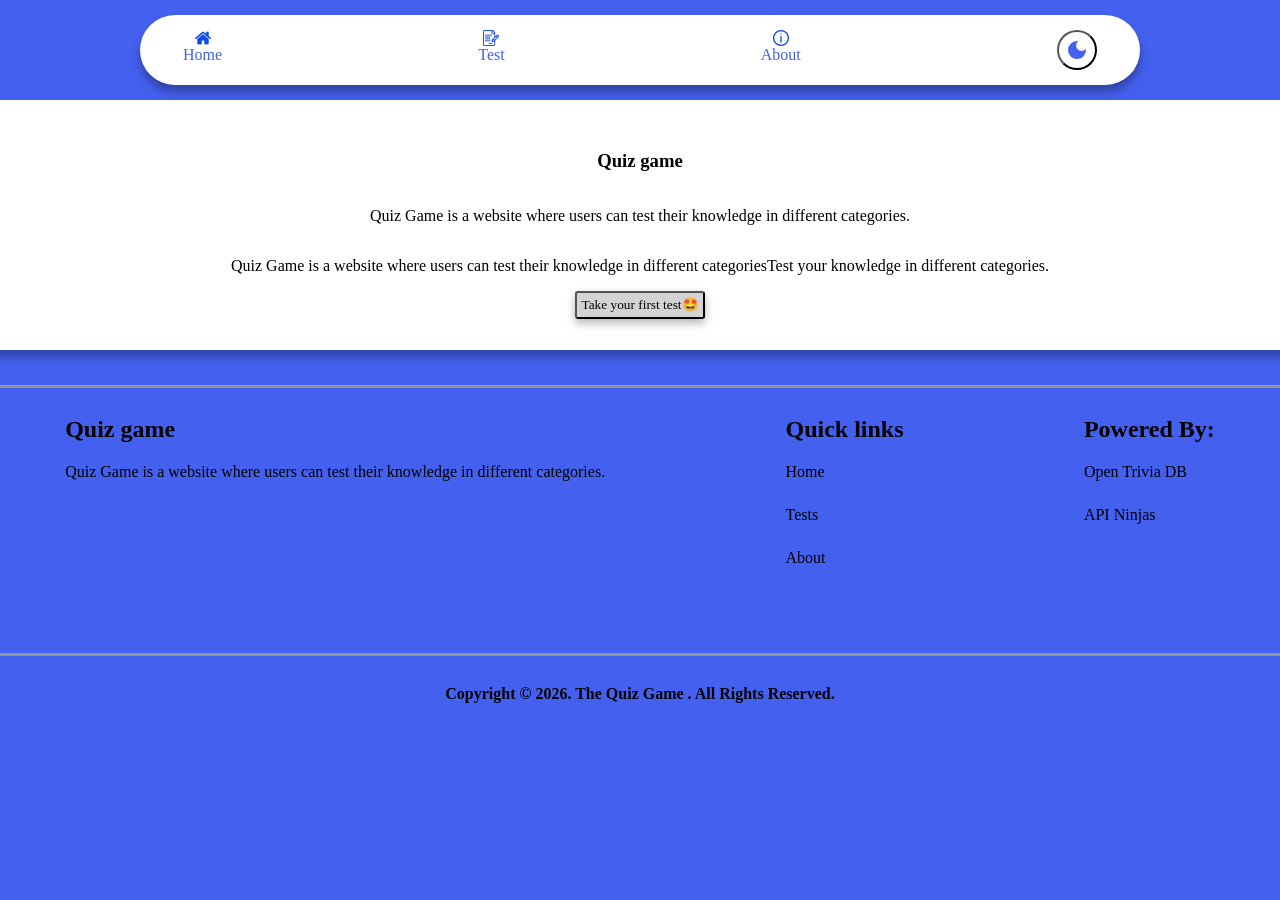
==== about.html @ 88bfa254 "hero section, footer , and navbar of about page were done" ====
<!DOCTYPE html>
<html lang="en">
<head>
    <meta charset="UTF-8">
    <meta name="viewport" content="width=device-width, initial-scale=1.0">
    <title>Quiz game</title>
    <link rel="stylesheet" href="css/about.css">
</head>
<body>
    <header>
        <!--Navbar -->
        <nav class="navbar">
            <div class="navbar1">
                <ul class="nav-links">
                    <li>
                        <a href="index.html"><img src="assets/home.png"></a>
                        <a href="index.html">Home</a>
                    </li>
                    <li>
                        <a href="index.html"><img src="assets/contract.png"></a>
                        <a href="test.html">Test</a>
                    </li>
                    <li>
                        <a href="index.html"><img src="assets/info.png"></a>
                        <a href="about.html">About</a>
                    </li>
                    <li>
                        <button id="theme-switch">
                            <svg xmlns="http://www.w3.org/2000/svg" height="24px" viewBox="0 -960 960 960" width="24px" fill="#e3e3e3"><path d="M480-120q-150 0-255-105T120-480q0-150 105-255t255-105q14 0 27.5 1t26.5 3q-41 29-65.5 75.5T444-660q0 90 63 153t153 63q55 0 101-24.5t75-65.5q2 13 3 26.5t1 27.5q0 150-105 255T480-120Z"/></svg>
                            <svg xmlns="http://www.w3.org/2000/svg" height="24px" viewBox="0 -960 960 960" width="24px" fill="#e3e3e3"><path d="M338.5-338.5Q280-397 280-480t58.5-141.5Q397-680 480-680t141.5 58.5Q680-563 680-480t-58.5 141.5Q563-280 480-280t-141.5-58.5ZM200-440H40v-80h160v80Zm720 0H760v-80h160v80ZM440-760v-160h80v160h-80Zm0 720v-160h80v160h-80ZM256-650l-101-97 57-59 96 100-52 56Zm492 496-97-101 53-55 101 97-57 59Zm-98-550 97-101 59 57-100 96-56-52ZM154-212l101-97 55 53-97 101-59-57Z"/></svg>
                        </button>
                    </li>
                </ul>
            </div>
        </nav>
        <!--End of Navbar -->


        <!--Hero section -->
        <section class="hero-section">
            <div class="hero-section-content">
                <h3>Quiz game</h3>
                <p>Quiz Game is a website where users can test their knowledge in different categories.</p>
                <p>Quiz Game is a website where users can test their knowledge in different categoriesTest your knowledge in different categories.</p>
                <a href="test.html"><button class="Take">Take your first test🤩</button></a>
            </div>
        </section>
        <!--end of Hero section -->


    <footer class="footer">
        <hr class="line2">
        <div class="footer-cont"> <!--htb2a fo2 b3d -->
            <!-- ----------------------------------------------------------------------------------- -->
            <div class="innercont">
            <!-- ----------------------------------------------------------------------------------- -->
                <div class="cont1">
                    <h2>Quiz game</h2>
                    <p>Quiz Game is a website where users can test their knowledge in different categories.</p>
                </div>
            <!-- ----------------------------------------------------------------------------------- -->
                <div class="cont2"> <!--htb2a fo2 b3d -->
                    <h2>Quick links</h2>
                    <ul class="links-footer">
                        <a href="index.html"><li>Home</li></a>
                        <a href="test.html"><li>Tests</li></a>
                        <a href="about.html"><li>About</li></a>
                    </ul>
                </div>
                <div class="cont2"> <!--htb2a fo2 b3d -->
                    <h2>Powered By:</h2>
                    <ul class="links-footer">
                        <a href="https://opentdb.com/"><li>Open Trivia DB</li></a>
                        <a href="https://api-ninjas.com/"><li>API Ninjas</li></a>
                    </ul>
                </div>
            </div>
            <div class="copyrights">
                <hr class="line2">
                <h4>Copyright © 2026. The Quiz Game . All Rights Reserved.</h4>
            </div>
        </div>
    </footer>
    <script src="js/main.js"></script>
</body>
</html>
---- css/about.css ----
@keyframes fadeIn {
    0% {
        opacity: 0;
    }
    100% {
        opacity: 1;
    }
}
:root{
    --background-light:#4460EF;
    --container-and-navbar-color-light:white;
    --text-color-light:black;
    --Take-color-light:lightgrey;
    --nav-bar-text:#4460EF;
}
.darkmode{
    --background-light:#303030;
    --container-and-navbar-color-light:rgb(126, 125, 125);
    --text-color-light:white;
    --Take-color-light:#9c9c9c;
    --nav-bar-text:#fffff;
}
#theme-switch{
    height:40px;
    width:40px;
    padding:0;
    border-radius:50%;
    background-color:var(--container-and-navbar-color-light);
    display:flex;
    justify-content:center;
    align-items:center; 
    margin:0;
}
#theme-switch svg{
    fill: var(--background-light)
}
#theme-switch svg:last-child{
    display:none;
}
.darkmode #theme-switch svg:first-child{
    display:none;
}
.darkmode #theme-switch svg:last-child{
    display:block;
}
body{
    margin:0;
    background-color:var(--background-light);
}
html{
    margin:0;
    padding:0;
}
.navbar1{
    border-radius:100px;
    background-color:var(--container-and-navbar-color-light);
    width:1000px;
    animation: fadeIn 1s ease-in-out;
    box-shadow: 0px 7px 10px rgba(0, 0, 0, 0.3);
}
.navbar{
    height:100px;
    display:flex;
    align-items:center;
    justify-content:center;
}
.nav-links{
    list-style:none;
    display:flex;
    gap:200px;
    padding:15px;
    margin:0;
    justify-content:space-around;
    font-family:cursive;
    color:var(--text-color-light);
    
}
.nav-links a{
    text-decoration:none;
    color:var(--text-color-light);
    display:flex;
    flex-direction: column;
    align-items: center;
    gap: 5px;
    color:var(--nav-bar-text);
}
.footer{
    height:300px;
    width:100%;
    font-family:cursive;
    color:var(--text-color-light);
}
.line2{
    margin-top:35px;
    width:100%;
    border: none;
    border-top: 3px solid #949494;
    animation: fadeIn 1s ease-in-out;
}
.footer-cont{
    display:flex;
    flex-direction:column;
    height:100%;
    justify-content: space-between;
}
.innercont{
    display:flex;
    justify-content:space-around;
    gap:50px;
}
.cont2{
    align-items: flex-start;
}
.cont2 ul{
    display:flex;
    flex-direction:column;
    padding:0;
    gap:25px;
    list-style:none;
}
.cont2 ul a{
    text-decoration:none;
    color:var(--text-color-light);
}
.cont2 ul a:hover{
    color:#7192e7;
}
.copyrights{
    width:100%;
    height:50px;
    display:flex;
    flex-direction:column;
    align-items:center;
    justify-content:center;
    margin:0;
}
.hero-section{
    display:flex;
    flex-direction:column;
    width:100%;
    align-items:center;
    justify-content:center;
    font-family:cursive;
    animation: fadeIn 1s ease-in-out;
    color:var(--text-color-light);
}
.hero-section-content{
    display:flex;
    flex-direction:column;
    align-items:center;
    justify-content:center;
    background-color:var(--container-and-navbar-color-light);
    width:1350px;
    height:250px;
    border-radius:10px;
    box-shadow: 0px 7px 10px rgba(0, 0, 0, 0.3);
    transition: transform 0.3s ease, background-color 0.3s ease;
}
.hero-section-content:hover{
    transform: translateY(-3px);
}
.Take{
    background-color:var(--Take-color-light);
    padding:4px;
    font-family:cursive;
    box-shadow: 0px 4px 10px rgba(0, 0, 0, 0.3);
    border-radius:3px;
    transition: transform 0.3s ease, background-color 0.3s ease;
    color:var(--text-color-light);
}
.Take:hover{
    background-color: #e74c3c;
    transform: scale(1.1); 
    cursor: pointer;
}
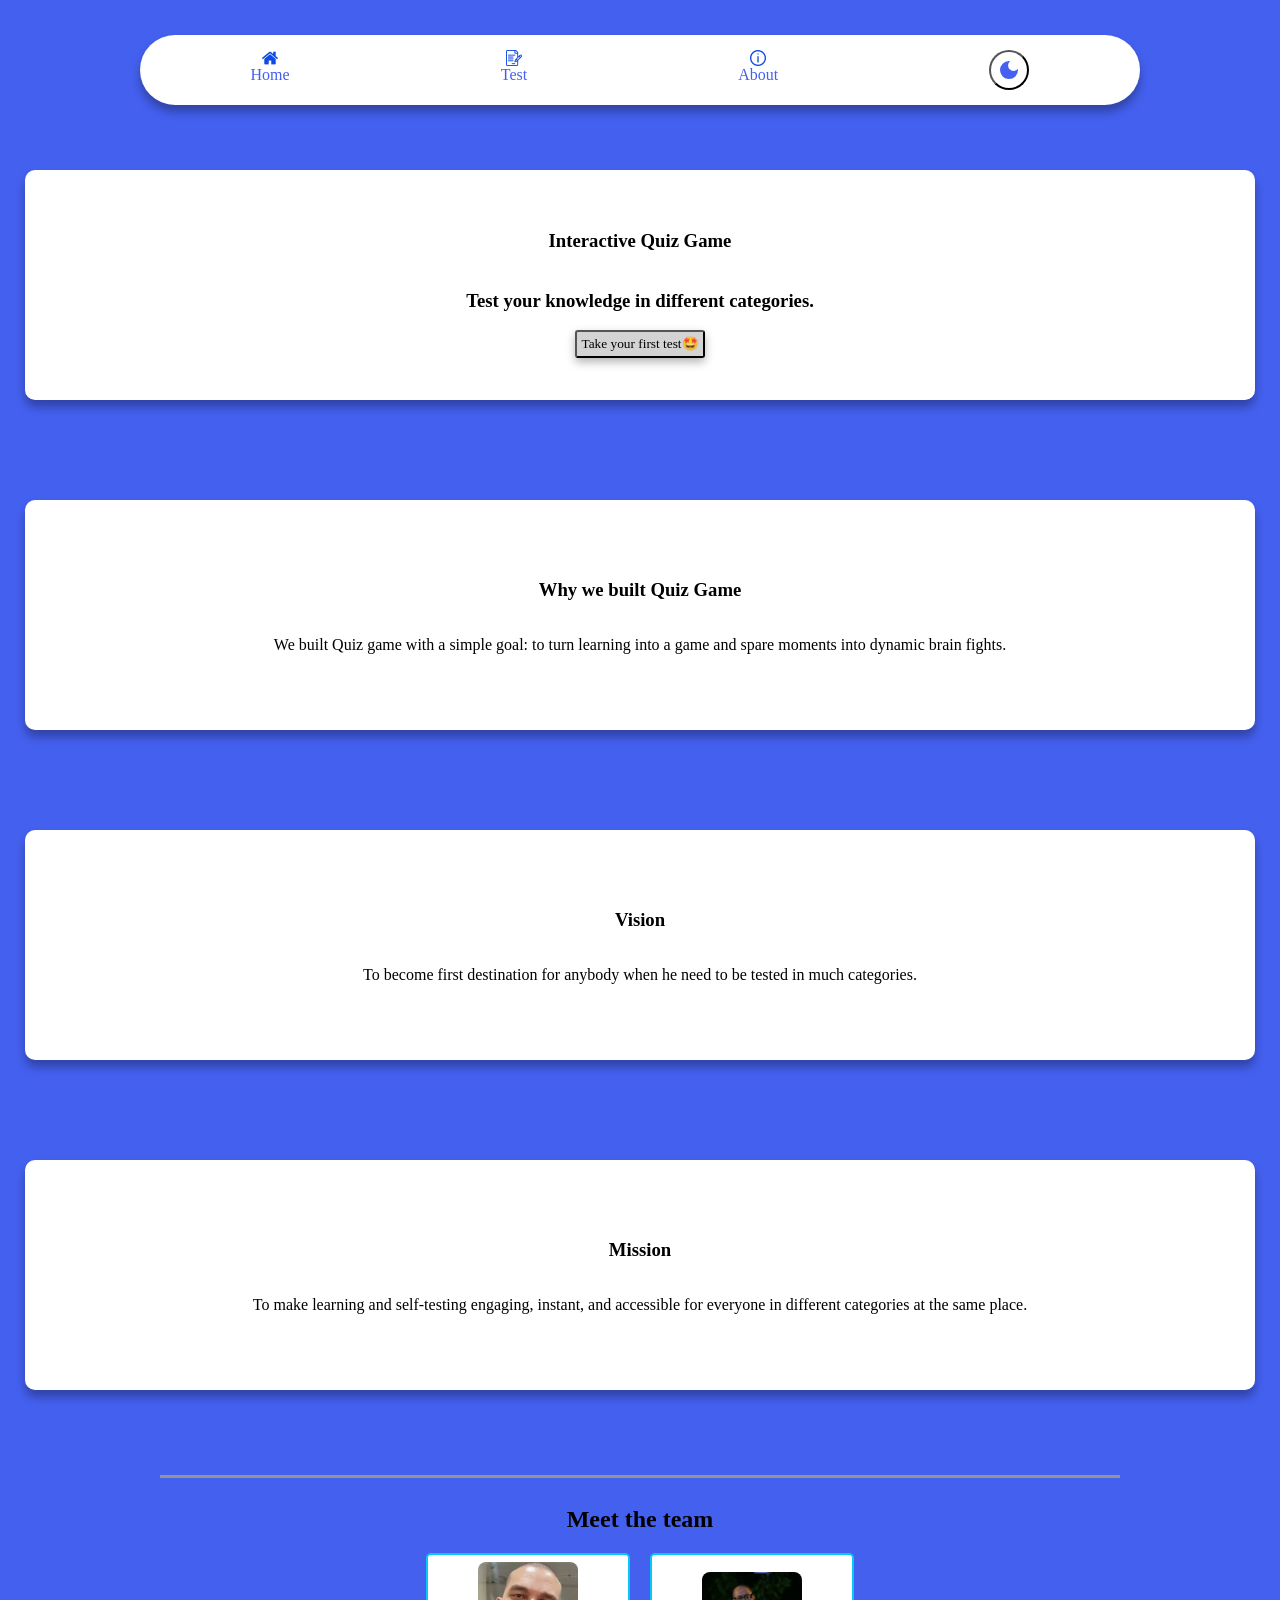
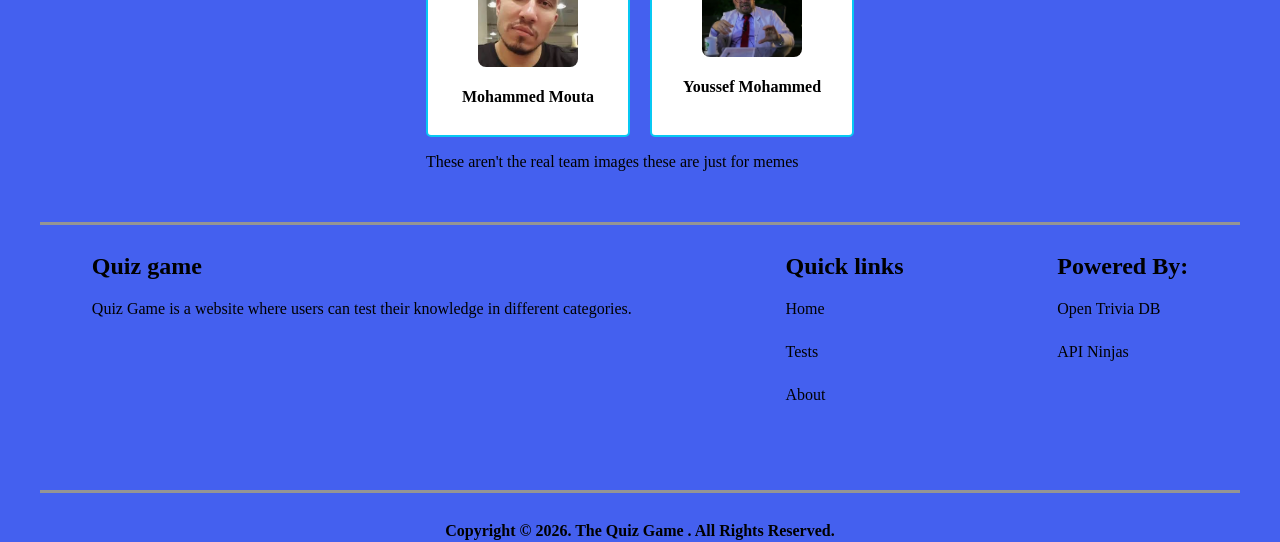
==== commit 4e51e414: "Add question mark image asset to the project and added about page and edited displays for devices" ====
--- a/about.html
+++ b/about.html
@@ -5,6 +5,7 @@
     <meta name="viewport" content="width=device-width, initial-scale=1.0">
     <title>Quiz game</title>
     <link rel="stylesheet" href="css/about.css">
+    <link rel="icon" href="assets/questionmark.png" sizes="any">
 </head>
 <body>
     <header>
@@ -39,14 +40,53 @@
         <!--Hero section -->
         <section class="hero-section">
             <div class="hero-section-content">
-                <h3>Quiz game</h3>
-                <p>Quiz Game is a website where users can test their knowledge in different categories.</p>
-                <p>Quiz Game is a website where users can test their knowledge in different categoriesTest your knowledge in different categories.</p>
+                <h3>Interactive Quiz Game</h3>
+                <h3> Test your knowledge in different categories.</h3>
                 <a href="test.html"><button class="Take">Take your first test🤩</button></a>
             </div>
         </section>
         <!--end of Hero section -->
 
+        <section class="hero-section">
+            <div class="hero-section-content">
+                <h3>Why we built Quiz Game</h3>
+                <p>We built Quiz game with a simple goal: to turn learning into a game and spare moments into dynamic brain fights.</p>
+            </div>
+        </section>
+
+        <section class="hero-section">
+            <div class="hero-section-content">
+                <h3>Vision</h3>
+                <p>To become first destination for anybody when he need to be tested in much categories.</p>
+            </div>
+        </section>
+
+        <section class="hero-section">
+            <div class="hero-section-content">
+                <h3>Mission</h3>
+                <p>To make learning and self-testing engaging, instant, and accessible for everyone in different categories at the same place.</p>
+            </div>
+        </section>
+
+        <hr class="line">
+    <section class="how-it-works-section">
+        <div class="how-it-works-section-head">
+            <h2>Meet the team</h2>
+        </div>
+        <div class="steps">
+            <div class="single-step">
+                <img src="assets/Mohammed.png" alt="mohammed" width="100" style="border-radius:8px;">
+                <h4>Mohammed Mouta</h4>
+            </div>
+
+
+            <div class="single-step">
+                <img src="assets/Youssef.jpg" alt="mohammed" width="100" style="border-radius:8px;">
+                <h4>Youssef Mohammed</h4>
+            </div>
+        </div>
+        <p style="font-family:cursive;">These aren't the real team images these are just for memes</p>
+    </section>
 
     <footer class="footer">
         <hr class="line2">
--- a/css/about.css
+++ b/css/about.css
@@ -1,3 +1,29 @@
+body{
+    padding:10px;
+    font-size:16px;
+    background-color:var(--background-light);
+}
+.container {
+    display: flex;
+    flex-direction: column;
+}
+
+@media (min-width: 768px) {
+    body {
+    padding: 20px;
+    }
+    .container {
+    flex-direction: row;
+    }
+}
+
+@media (min-width: 1024px) {
+    body {
+    max-width: 1200px;
+    margin: 0 auto;
+    }
+}
+
 @keyframes fadeIn {
     0% {
         opacity: 0;
@@ -43,10 +69,6 @@
 .darkmode #theme-switch svg:last-child{
     display:block;
 }
-body{
-    margin:0;
-    background-color:var(--background-light);
-}
 html{
     margin:0;
     padding:0;
@@ -67,7 +89,7 @@
 .nav-links{
     list-style:none;
     display:flex;
-    gap:200px;
+    gap:20px;
     padding:15px;
     margin:0;
     justify-content:space-around;
@@ -150,11 +172,14 @@
     align-items:center;
     justify-content:center;
     background-color:var(--container-and-navbar-color-light);
-    width:1350px;
-    height:250px;
+    width:100%;
+    max-width:1200px;
+    height:200px;
     border-radius:10px;
     box-shadow: 0px 7px 10px rgba(0, 0, 0, 0.3);
     transition: transform 0.3s ease, background-color 0.3s ease;
+    margin:50px;
+    padding:15px;
 }
 .hero-section-content:hover{
     transform: translateY(-3px);
@@ -172,4 +197,53 @@
     background-color: #e74c3c;
     transform: scale(1.1); 
     cursor: pointer;
+}
+
+.line{
+    margin-top:35px;
+    width:80%;
+    border: none;
+    border-top: 3px solid #949494;
+    animation: fadeIn 1s ease-in-out;
+}
+.how-it-works-section{
+    width:100%;
+    display:grid;
+    justify-content:center;
+    align-items:center;
+    animation: fadeIn 1s ease-in-out;
+    font-family:cursive;
+    color:var(--text-color-light);
+}
+.how-it-works-section-head{
+    display:flex;
+    justify-content:center;
+    align-items:center;
+}
+.steps{
+    display:flex;
+    flex-direction:row;
+    justify-content:space-around;
+    align-items:center;
+    gap:20px;
+    color:var(--text-color-light);
+}
+.single-step{
+    background-color:var(--container-and-navbar-color-light);
+    width:200px;
+    height:180px;
+    display:flex;
+    justify-content:center;
+    align-items:center;
+    border:2px solid #08c8f3;
+    border-radius:5px;
+    transition: transform 0.3s ease, background-color 0.3s ease;
+    background-color:var(--container-and-navbar-color-light);
+    flex-direction:column;
+}
+.single-step:hover{
+    transform: translateY(-3px);
+}
+.arrow{
+    width:50px;
 }
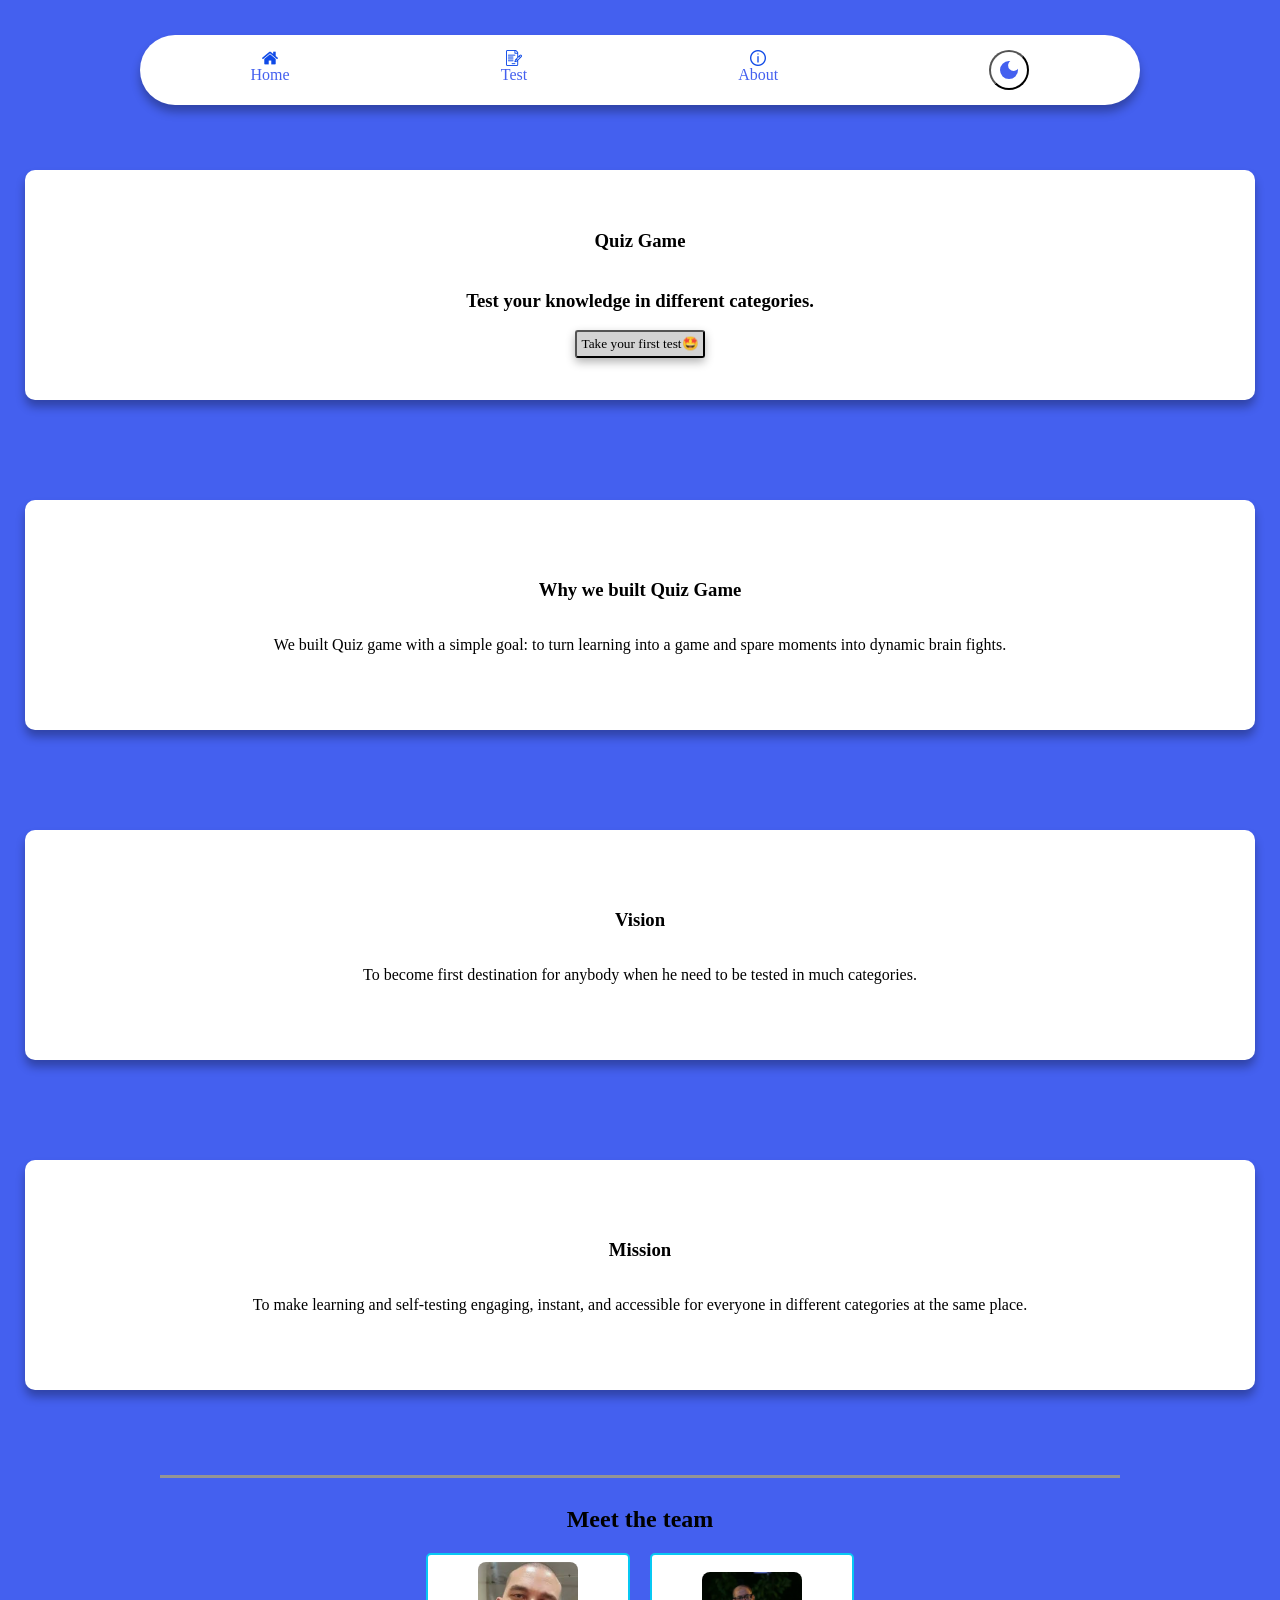
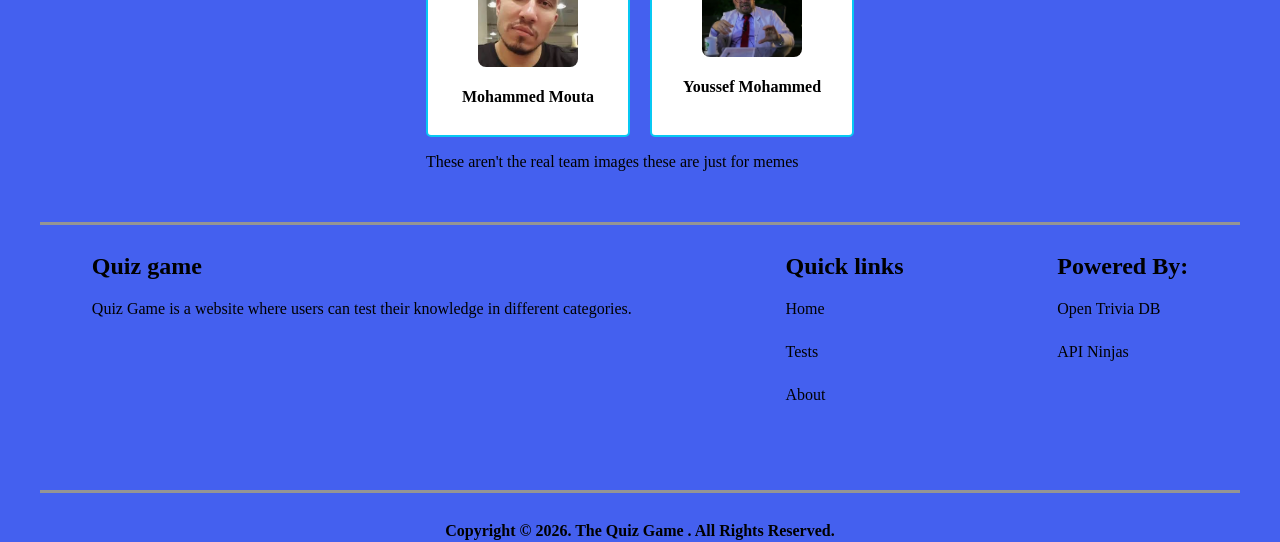
==== commit c30cf88d: "README.md was done" ====
--- a/about.html
+++ b/about.html
@@ -14,16 +14,16 @@
             <div class="navbar1">
                 <ul class="nav-links">
                     <li>
-                        <a href="index.html"><img src="assets/home.png"></a>
-                        <a href="index.html">Home</a>
+                        <a href="index.html" aria-label="Home"><img src="assets/home.png"></a>
+                        <a href="index.html" aria-label="Home">Home</a>
                     </li>
                     <li>
-                        <a href="index.html"><img src="assets/contract.png"></a>
-                        <a href="test.html">Test</a>
+                        <a href="test.html" aria-label="Test"><img src="assets/contract.png"></a>
+                        <a href="test.html" aria-label="Test">Test</a>
                     </li>
                     <li>
-                        <a href="index.html"><img src="assets/info.png"></a>
-                        <a href="about.html">About</a>
+                        <a href="about.html" aria-label="About"><img src="assets/info.png"></a>
+                        <a href="about.html" aria-label="About">About</a>
                     </li>
                     <li>
                         <button id="theme-switch">
@@ -40,7 +40,7 @@
         <!--Hero section -->
         <section class="hero-section">
             <div class="hero-section-content">
-                <h3>Interactive Quiz Game</h3>
+                <h3>Quiz Game</h3>
                 <h3> Test your knowledge in different categories.</h3>
                 <a href="test.html"><button class="Take">Take your first test🤩</button></a>
             </div>
